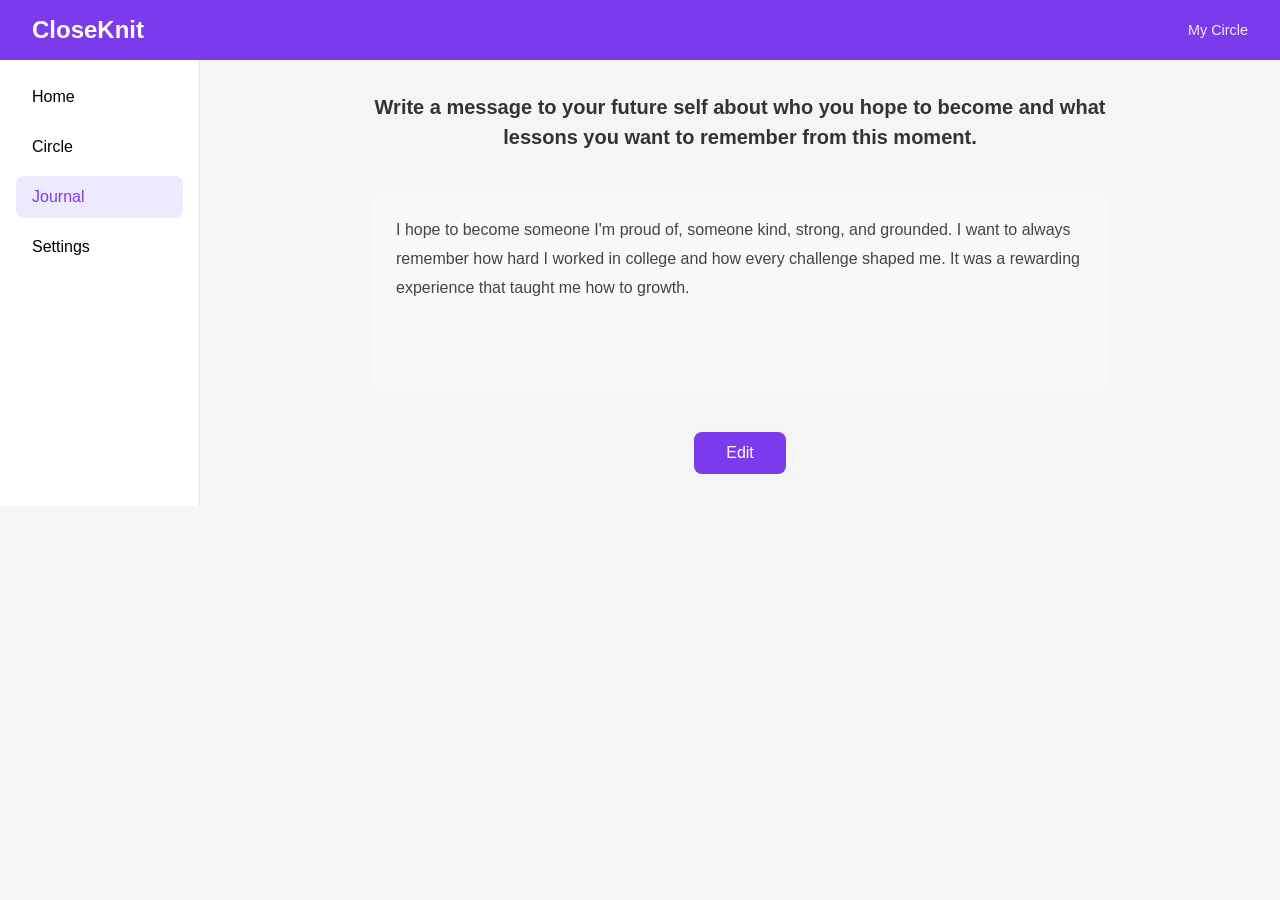
==== CloseKnit Test/index.html @ de19b594 "commit" ====
<!DOCTYPE html>
<html lang="en">
<head>
    <meta charset="UTF-8">
    <meta name="viewport" content="width=device-width, initial-scale=1.0">
    <title>CloseKnit - Journal Entry</title>
    <link rel="stylesheet" href="Journal.css">
    <style>
        * {
            margin: 0;
            padding: 0;
            box-sizing: border-box;
        }

        body {
            font-family: -apple-system, BlinkMacSystemFont, 'Segoe UI', Roboto, Oxygen, Ubuntu, sans-serif;
            background-color: #f5f5f5;
            min-height: 100vh;
        }

        .header {
            background-color: #7c3aed;
            color: white;
            padding: 1rem 2rem;
            display: flex;
            justify-content: space-between;
            align-items: center;
        }

        .header h1 {
            font-size: 1.5rem;
            font-weight: 600;
        }

        .header .circle-name {
            font-size: 0.9rem;
            opacity: 0.9;
        }

        .navbar {
            background-color: white;
            padding: 1rem;
            border-right: 1px solid #e5e5e5;
            min-width: 200px;
        }

        .navbar ul {
            list-style: none;
        }

        .navbar li {
            padding: 0.75rem 1rem;
            margin-bottom: 0.5rem;
            border-radius: 8px;
            cursor: pointer;
        }

        .navbar li:hover {
            background-color: #f3f4f6;
        }

        .navbar li.active {
            background-color: #ede9fe;
            color: #7c3aed;
            font-weight: 500;
        }
    </style>
</head>
<body>
    <header class="header">
        <h1>CloseKnit</h1>
        <span class="circle-name">My Circle</span>
    </header>

    <div class="manage-layout">
        <nav class="navbar">
            <ul>
                <li>Home</li>
                <li>Circle</li>
                <li class="active">Journal</li>
                <li>Settings</li>
            </ul>
        </nav>

        <main class="manage-main">
            <div class="journal-entry-container">
                <h2 class="journal-prompt">
                    Write a message to your future self about who you hope to become and what lessons you want to remember from this moment.
                </h2>

                <div class="journal-entry-content">
                    <p class="journal-body" id="journal-text">
                        I hope to become someone I'm proud of, someone kind, strong, and grounded. I want to always remember how hard I worked in college and how every challenge shaped me. It was a rewarding experience that taught me how to growth.
                    </p>
                    <textarea class="journal-textarea" id="journal-textarea" style="display: none;"></textarea>
                </div>

                <div class="journal-entry-buttons">
                    <button class="journal-btn edit-btn" id="edit-btn" onclick="handleEdit()">Edit</button>
                    <button class="journal-btn save-btn" id="save-btn" style="display: none;" onclick="handleSave()">Save</button>
                </div>
            </div>
        </main>
    </div>

    <script>
        const journalText = document.getElementById('journal-text');
        const journalTextarea = document.getElementById('journal-textarea');
        const editBtn = document.getElementById('edit-btn');
        const saveBtn = document.getElementById('save-btn');

        function handleEdit() {
            journalTextarea.value = journalText.textContent.trim();
            journalText.style.display = 'none';
            journalTextarea.style.display = 'block';
            editBtn.style.display = 'none';
            saveBtn.style.display = 'inline-block';
            journalTextarea.focus();
        }

        function handleSave() {
            journalText.textContent = journalTextarea.value;
            journalText.style.display = 'block';
            journalTextarea.style.display = 'none';
            editBtn.style.display = 'inline-block';
            saveBtn.style.display = 'none';
        }
    </script>
</body>
</html>
---- CloseKnit Test/Journal.css ----
.manage-layout {
    display: flex;
}

.manage-main {
    flex: 1;
    display: flex;
    justify-content: center;
    align-items: flex-start;
}

/* Journal Entry Styles */
.journal-entry-container {
    width: 100%;
    max-width: 800px;
    padding: 2rem;
    display: flex;
    flex-direction: column;
    gap: 1.5rem;
}

.journal-prompt {
    font-size: 1.25rem;
    font-weight: 600;
    color: #333;
    line-height: 1.5;
    text-align: center;
    margin-bottom: 1rem;
}

.journal-entry-content {
    background-color: #f9f9f9;
    border-radius: 12px;
    padding: 1.5rem;
    min-height: 200px;
}

.journal-body {
    font-size: 1rem;
    line-height: 1.8;
    color: #444;
    margin: 0;
}

.journal-textarea {
    width: 100%;
    min-height: 200px;
    padding: 1rem;
    font-size: 1rem;
    line-height: 1.8;
    color: #444;
    border: 2px solid #ddd;
    border-radius: 8px;
    resize: vertical;
    font-family: inherit;
}

.journal-textarea:focus {
    outline: none;
    border-color: #7c3aed;
}

.journal-entry-buttons {
    display: flex;
    justify-content: center;
    gap: 1rem;
    margin-top: 1rem;
}

.journal-btn {
    padding: 0.75rem 2rem;
    font-size: 1rem;
    font-weight: 500;
    border: none;
    border-radius: 8px;
    cursor: pointer;
    transition: background-color 0.2s ease;
}

.edit-btn {
    background-color: #7c3aed;
    color: white;
}

.edit-btn:hover {
    background-color: #6d28d9;
}

.save-btn {
    background-color: #10b981;
    color: white;
}

.save-btn:hover {
    background-color: #059669;
}
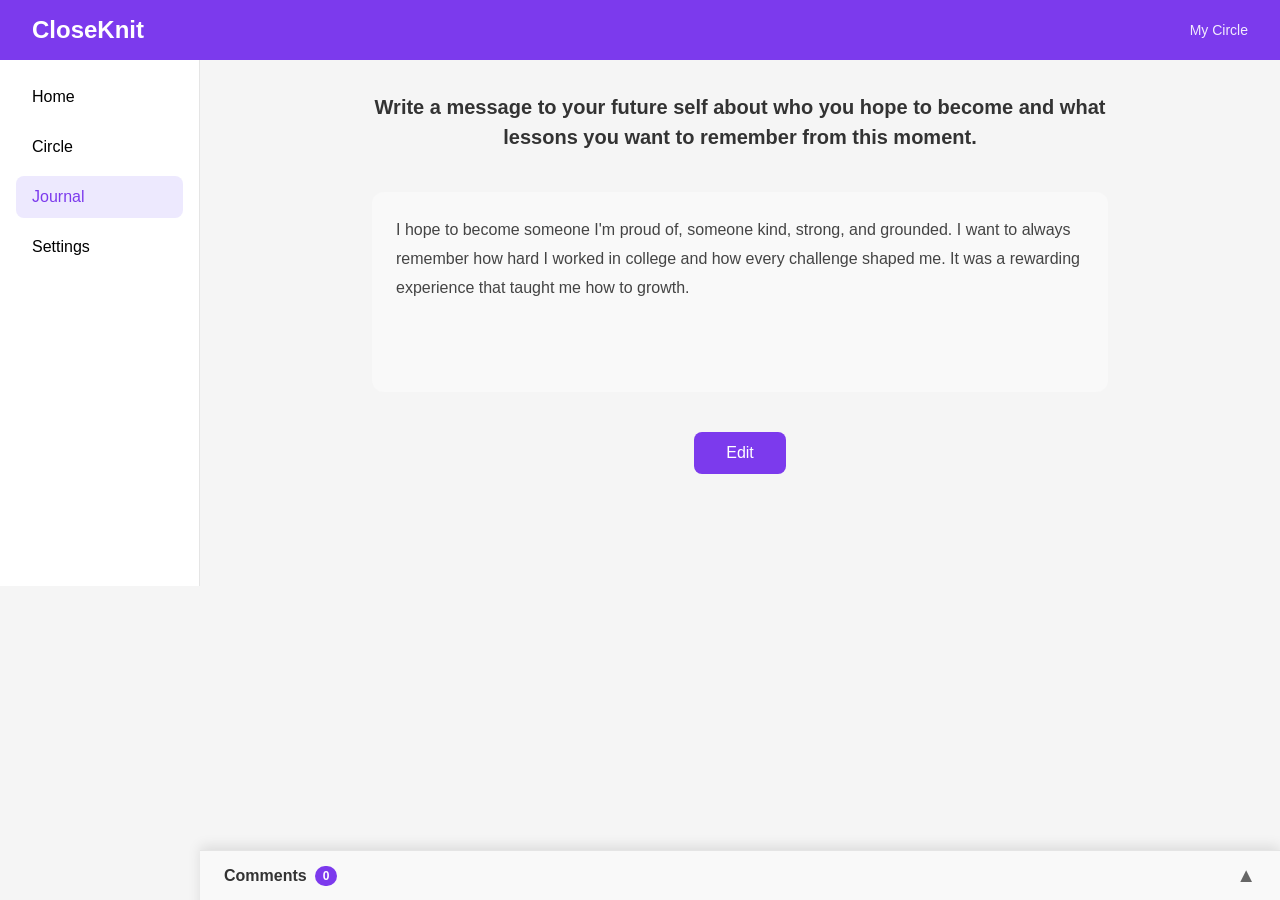
==== commit 83a58e37: "commit" ====
--- a/CloseKnit Test/index.html
+++ b/CloseKnit Test/index.html
@@ -21,25 +21,25 @@
         .header {
             background-color: #7c3aed;
             color: white;
-            padding: 1rem 2rem;
+            padding: 16px 32px;
             display: flex;
             justify-content: space-between;
             align-items: center;
         }
 
         .header h1 {
-            font-size: 1.5rem;
+            font-size: 24px;
             font-weight: 600;
         }
 
         .header .circle-name {
-            font-size: 0.9rem;
+            font-size: 14px;
             opacity: 0.9;
         }
 
         .navbar {
             background-color: white;
-            padding: 1rem;
+            padding: 16px;
             border-right: 1px solid #e5e5e5;
             min-width: 200px;
         }
@@ -49,8 +49,8 @@
         }
 
         .navbar li {
-            padding: 0.75rem 1rem;
-            margin-bottom: 0.5rem;
+            padding: 12px 16px;
+            margin-bottom: 8px;
             border-radius: 8px;
             cursor: pointer;
         }
@@ -63,6 +63,151 @@
             background-color: #ede9fe;
             color: #7c3aed;
             font-weight: 500;
+        }
+
+        /* Comment Section Styles */
+        .comment-section {
+            position: fixed;
+            bottom: 0;
+            left: 200px;
+            right: 0;
+            background-color: white;
+            border-top: 1px solid #e5e5e5;
+            box-shadow: 0 -4px 12px rgba(0, 0, 0, 0.1);
+            transition: transform 0.3s ease;
+            transform: translateY(calc(100% - 50px));
+            max-height: 400px;
+            display: flex;
+            flex-direction: column;
+        }
+
+        .comment-section.expanded {
+            transform: translateY(0);
+        }
+
+        .comment-header {
+            display: flex;
+            align-items: center;
+            justify-content: space-between;
+            padding: 12px 24px;
+            background-color: #f9f9f9;
+            border-bottom: 1px solid #e5e5e5;
+            cursor: pointer;
+            min-height: 50px;
+        }
+
+        .comment-header:hover {
+            background-color: #f3f4f6;
+        }
+
+        .comment-header h3 {
+            font-size: 16px;
+            font-weight: 600;
+            color: #333;
+            display: flex;
+            align-items: center;
+            gap: 8px;
+        }
+
+        .comment-count {
+            background-color: #7c3aed;
+            color: white;
+            font-size: 12px;
+            padding: 3px 8px;
+            border-radius: 12px;
+        }
+
+        .arrow-icon {
+            font-size: 20px;
+            transition: transform 0.3s ease;
+            color: #666;
+        }
+
+        .comment-section.expanded .arrow-icon {
+            transform: rotate(180deg);
+        }
+
+        .comment-body {
+            flex: 1;
+            overflow-y: auto;
+            padding: 16px 24px;
+        }
+
+        .comment-list {
+            display: flex;
+            flex-direction: column;
+            gap: 16px;
+            margin-bottom: 16px;
+        }
+
+        .comment-item {
+            background-color: #f9f9f9;
+            padding: 12px 16px;
+            border-radius: 8px;
+        }
+
+        .comment-author {
+            font-weight: 600;
+            font-size: 14px;
+            color: #7c3aed;
+            margin-bottom: 4px;
+        }
+
+        .comment-text {
+            font-size: 14px;
+            color: #444;
+            line-height: 1.5;
+        }
+
+        .comment-time {
+            font-size: 12px;
+            color: #888;
+            margin-top: 4px;
+        }
+
+        .comment-input-container {
+            display: flex;
+            gap: 12px;
+            padding: 16px 24px;
+            border-top: 1px solid #e5e5e5;
+            background-color: #f9f9f9;
+        }
+
+        .comment-input {
+            flex: 1;
+            padding: 12px 16px;
+            border: 1px solid #ddd;
+            border-radius: 8px;
+            font-size: 14px;
+            font-family: inherit;
+        }
+
+        .comment-input:focus {
+            outline: none;
+            border-color: #7c3aed;
+        }
+
+        .comment-submit {
+            padding: 12px 24px;
+            background-color: #7c3aed;
+            color: white;
+            border: none;
+            border-radius: 8px;
+            font-size: 14px;
+            font-weight: 500;
+            cursor: pointer;
+            transition: background-color 0.2s ease;
+        }
+
+        .comment-submit:hover {
+            background-color: #6d28d9;
+        }
+
+        .no-comments {
+            text-align: center;
+            color: #888;
+            padding: 32px;
+            font-size: 14px;
         }
     </style>
 </head>
@@ -103,6 +248,26 @@
         </main>
     </div>
 
+    <!-- Comment Section -->
+    <div class="comment-section" id="comment-section">
+        <div class="comment-header" onclick="toggleComments()">
+            <h3>
+                Comments
+                <span class="comment-count" id="comment-count">0</span>
+            </h3>
+            <span class="arrow-icon">&#9650;</span>
+        </div>
+        <div class="comment-body">
+            <div class="comment-list" id="comment-list">
+                <p class="no-comments" id="no-comments">No comments yet. Be the first to comment!</p>
+            </div>
+        </div>
+        <div class="comment-input-container">
+            <input type="text" class="comment-input" id="comment-input" placeholder="Write a comment..." onkeypress="handleKeyPress(event)">
+            <button class="comment-submit" onclick="addComment()">Post</button>
+        </div>
+    </div>
+
     <script>
         const journalText = document.getElementById('journal-text');
         const journalTextarea = document.getElementById('journal-textarea');
@@ -125,6 +290,66 @@
             editBtn.style.display = 'inline-block';
             saveBtn.style.display = 'none';
         }
+
+        // Comment Section Functionality
+        const commentSection = document.getElementById('comment-section');
+        const commentList = document.getElementById('comment-list');
+        const commentInput = document.getElementById('comment-input');
+        const commentCount = document.getElementById('comment-count');
+        const noComments = document.getElementById('no-comments');
+        let comments = [];
+
+        function toggleComments() {
+            commentSection.classList.toggle('expanded');
+        }
+
+        function addComment() {
+            const text = commentInput.value.trim();
+            if (!text) return;
+
+            const comment = {
+                author: 'You',
+                text: text,
+                time: new Date().toLocaleTimeString([], { hour: '2-digit', minute: '2-digit' })
+            };
+
+            comments.push(comment);
+            renderComments();
+            commentInput.value = '';
+        }
+
+        function handleKeyPress(event) {
+            if (event.key === 'Enter') {
+                addComment();
+            }
+        }
+
+        function renderComments() {
+            if (comments.length === 0) {
+                noComments.style.display = 'block';
+                commentCount.textContent = '0';
+                return;
+            }
+
+            noComments.style.display = 'none';
+            commentCount.textContent = comments.length;
+
+            // Clear existing comments (except the no-comments message)
+            const existingComments = commentList.querySelectorAll('.comment-item');
+            existingComments.forEach(el => el.remove());
+
+            // Add all comments
+            comments.forEach(comment => {
+                const commentEl = document.createElement('div');
+                commentEl.className = 'comment-item';
+                commentEl.innerHTML = `
+                    <div class="comment-author">${comment.author}</div>
+                    <div class="comment-text">${comment.text}</div>
+                    <div class="comment-time">${comment.time}</div>
+                `;
+                commentList.appendChild(commentEl);
+            });
+        }
     </script>
 </body>
 </html>
--- a/CloseKnit Test/Journal.css
+++ b/CloseKnit Test/Journal.css
@@ -7,36 +7,37 @@
     display: flex;
     justify-content: center;
     align-items: flex-start;
+    padding-bottom: 80px;
 }
 
 /* Journal Entry Styles */
 .journal-entry-container {
     width: 100%;
     max-width: 800px;
-    padding: 2rem;
+    padding: 32px;
     display: flex;
     flex-direction: column;
-    gap: 1.5rem;
+    gap: 24px;
 }
 
 .journal-prompt {
-    font-size: 1.25rem;
+    font-size: 20px;
     font-weight: 600;
     color: #333;
     line-height: 1.5;
     text-align: center;
-    margin-bottom: 1rem;
+    margin-bottom: 16px;
 }
 
 .journal-entry-content {
     background-color: #f9f9f9;
     border-radius: 12px;
-    padding: 1.5rem;
+    padding: 24px;
     min-height: 200px;
 }
 
 .journal-body {
-    font-size: 1rem;
+    font-size: 16px;
     line-height: 1.8;
     color: #444;
     margin: 0;
@@ -45,8 +46,8 @@
 .journal-textarea {
     width: 100%;
     min-height: 200px;
-    padding: 1rem;
-    font-size: 1rem;
+    padding: 16px;
+    font-size: 16px;
     line-height: 1.8;
     color: #444;
     border: 2px solid #ddd;
@@ -63,13 +64,13 @@
 .journal-entry-buttons {
     display: flex;
     justify-content: center;
-    gap: 1rem;
-    margin-top: 1rem;
+    gap: 16px;
+    margin-top: 16px;
 }
 
 .journal-btn {
-    padding: 0.75rem 2rem;
-    font-size: 1rem;
+    padding: 12px 32px;
+    font-size: 16px;
     font-weight: 500;
     border: none;
     border-radius: 8px;
@@ -93,4 +94,4 @@
 
 .save-btn:hover {
     background-color: #059669;
-}+}
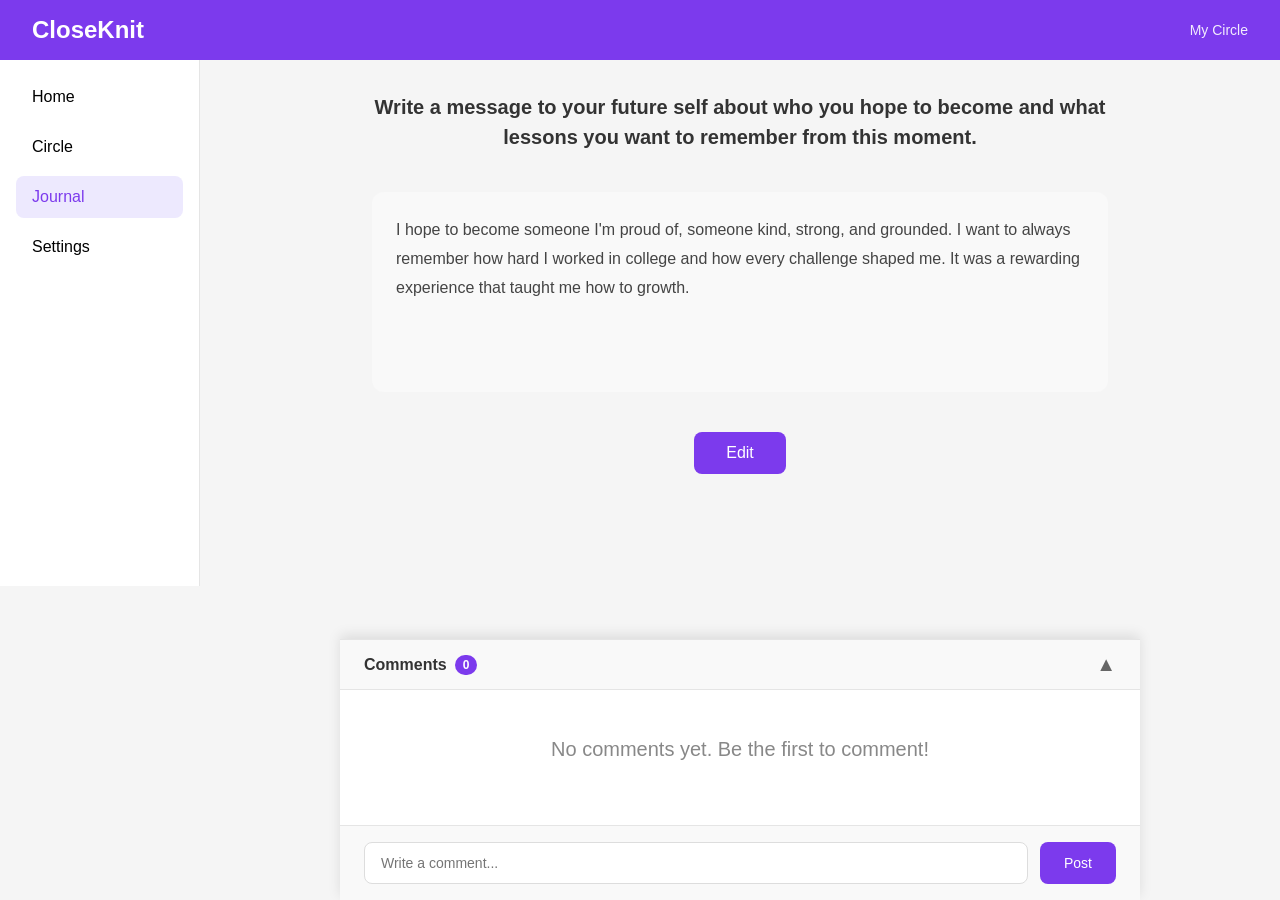
==== commit 0306312c: "commit" ====
--- a/CloseKnit Test/index.html
+++ b/CloseKnit Test/index.html
@@ -69,20 +69,19 @@
         .comment-section {
             position: fixed;
             bottom: 0;
-            left: 200px;
-            right: 0;
+            left: calc(50% + 100px);
+            transform: translateX(-50%);
+            width: min(800px, calc(100% - 240px));
             background-color: white;
             border-top: 1px solid #e5e5e5;
             box-shadow: 0 -4px 12px rgba(0, 0, 0, 0.1);
-            transition: transform 0.3s ease;
-            transform: translateY(calc(100% - 50px));
-            max-height: 400px;
+            max-height: 500px;
             display: flex;
             flex-direction: column;
         }
 
         .comment-section.expanded {
-            transform: translateY(0);
+            transform: translateX(-50%) translateY(0);
         }
 
         .comment-header {
@@ -148,7 +147,7 @@
 
         .comment-author {
             font-weight: 600;
-            font-size: 14px;
+            font-size: 20px;
             color: #7c3aed;
             margin-bottom: 4px;
         }
@@ -160,7 +159,7 @@
         }
 
         .comment-time {
-            font-size: 12px;
+            font-size: 10px;
             color: #888;
             margin-top: 4px;
         }
@@ -207,7 +206,7 @@
             text-align: center;
             color: #888;
             padding: 32px;
-            font-size: 14px;
+            font-size: 20px;
         }
     </style>
 </head>
--- a/CloseKnit Test/Journal.css
+++ b/CloseKnit Test/Journal.css
@@ -10,7 +10,7 @@
     padding-bottom: 80px;
 }
 
-/* Journal Entry Styles */
+/* Journal Entry */
 .journal-entry-container {
     width: 100%;
     max-width: 800px;
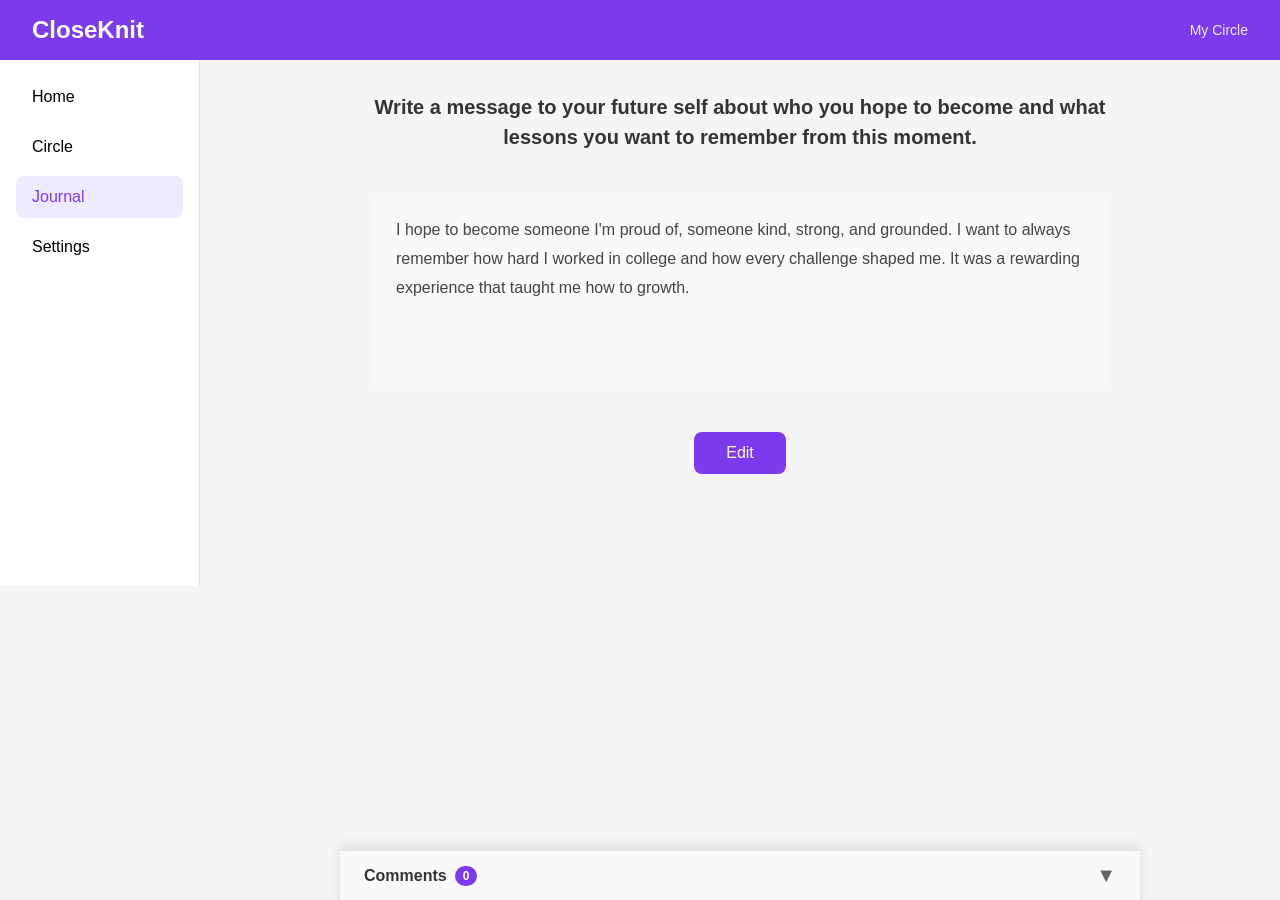
==== commit b5491976: "commit" ====
--- a/CloseKnit Test/index.html
+++ b/CloseKnit Test/index.html
@@ -70,7 +70,7 @@
             position: fixed;
             bottom: 0;
             left: calc(50% + 100px);
-            transform: translateX(-50%);
+            transform: translateX(-50%) translateY(calc(100% - 50px));
             width: min(800px, calc(100% - 240px));
             background-color: white;
             border-top: 1px solid #e5e5e5;
@@ -78,6 +78,7 @@
             max-height: 500px;
             display: flex;
             flex-direction: column;
+            transition: transform 0.3s ease;
         }
 
         .comment-section.expanded {
@@ -254,7 +255,7 @@
                 Comments
                 <span class="comment-count" id="comment-count">0</span>
             </h3>
-            <span class="arrow-icon">&#9650;</span>
+            <span class="arrow-icon">&#9660;</span>
         </div>
         <div class="comment-body">
             <div class="comment-list" id="comment-list">
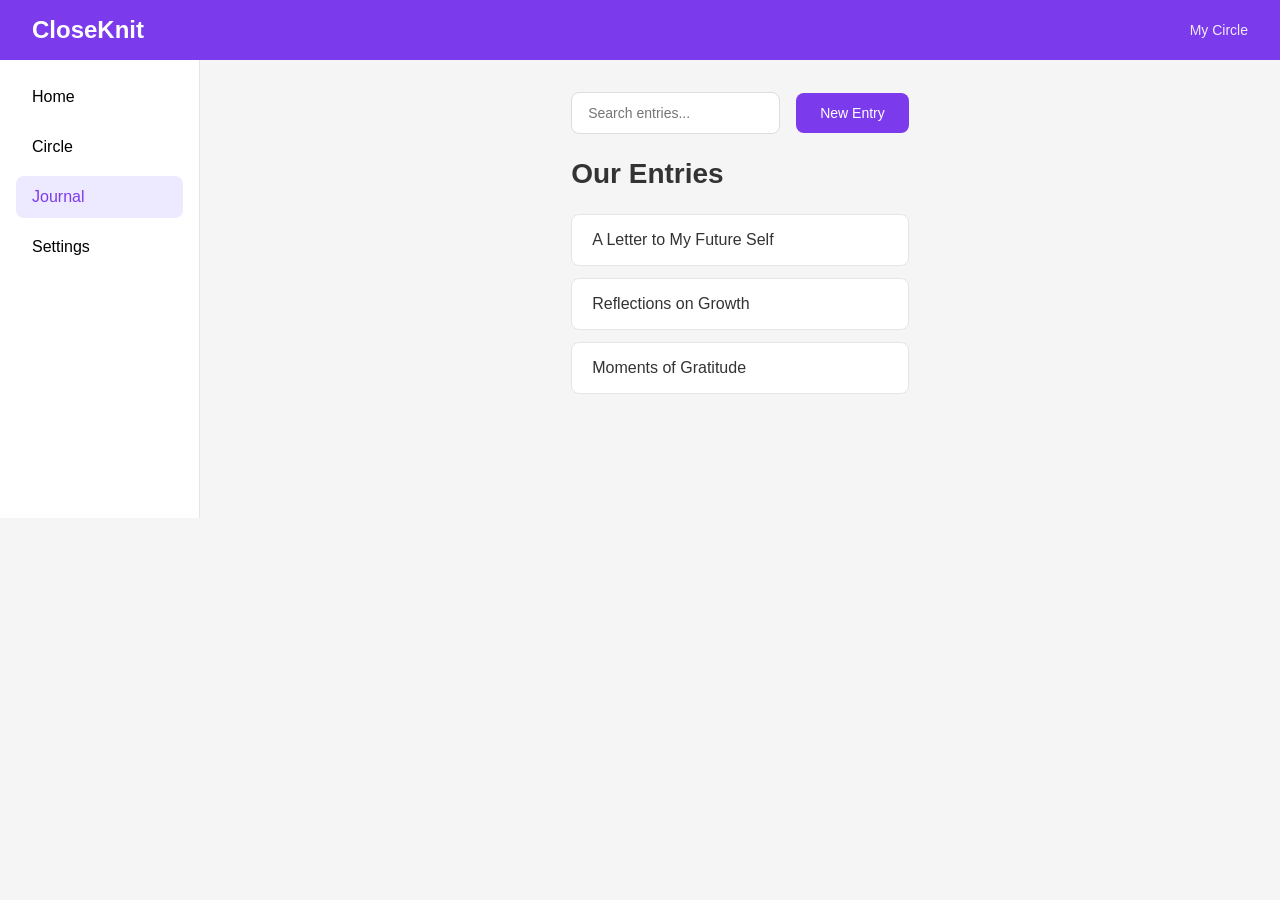
==== commit 623ac7fa: "commit" ====
--- a/CloseKnit Test/index.html
+++ b/CloseKnit Test/index.html
@@ -3,7 +3,7 @@
 <head>
     <meta charset="UTF-8">
     <meta name="viewport" content="width=device-width, initial-scale=1.0">
-    <title>CloseKnit - Journal Entry</title>
+    <title>CloseKnit - Journal</title>
     <link rel="stylesheet" href="Journal.css">
     <style>
         * {
@@ -209,6 +209,85 @@
             padding: 32px;
             font-size: 20px;
         }
+
+        /* Journal List Page Styles */
+        .journal-container {
+            max-width: 800px;
+            margin: 0 auto;
+            padding: 32px;
+        }
+
+        .journal-top-bar {
+            display: flex;
+            justify-content: space-between;
+            align-items: center;
+            margin-bottom: 24px;
+            gap: 16px;
+        }
+
+        .journal-search {
+            flex: 1;
+            padding: 12px 16px;
+            border: 1px solid #ddd;
+            border-radius: 8px;
+            font-size: 14px;
+            font-family: inherit;
+        }
+
+        .journal-search:focus {
+            outline: none;
+            border-color: #7c3aed;
+        }
+
+        .new-entry-btn {
+            padding: 12px 24px;
+            background-color: #7c3aed;
+            color: white;
+            border: none;
+            border-radius: 8px;
+            font-size: 14px;
+            font-weight: 500;
+            cursor: pointer;
+            white-space: nowrap;
+        }
+
+        .new-entry-btn:hover {
+            background-color: #6d28d9;
+        }
+
+        .journal-heading {
+            font-size: 28px;
+            font-weight: 600;
+            color: #333;
+            margin-bottom: 24px;
+        }
+
+        .journal-entries-list {
+            list-style: none;
+        }
+
+        .journal-entry-item {
+            padding: 16px 20px;
+            background-color: white;
+            border: 1px solid #e5e5e5;
+            border-radius: 8px;
+            margin-bottom: 12px;
+            cursor: pointer;
+            transition: all 0.2s ease;
+            font-size: 16px;
+            color: #333;
+        }
+
+        .journal-entry-item:hover {
+            border-color: #7c3aed;
+            box-shadow: 0 2px 8px rgba(124, 58, 237, 0.1);
+        }
+
+        .journal-entry-item a {
+            text-decoration: none;
+            color: inherit;
+            display: block;
+        }
     </style>
 </head>
 <body>
@@ -228,127 +307,42 @@
         </nav>
 
         <main class="manage-main">
-            <div class="journal-entry-container">
-                <h2 class="journal-prompt">
-                    Write a message to your future self about who you hope to become and what lessons you want to remember from this moment.
-                </h2>
-
-                <div class="journal-entry-content">
-                    <p class="journal-body" id="journal-text">
-                        I hope to become someone I'm proud of, someone kind, strong, and grounded. I want to always remember how hard I worked in college and how every challenge shaped me. It was a rewarding experience that taught me how to growth.
-                    </p>
-                    <textarea class="journal-textarea" id="journal-textarea" style="display: none;"></textarea>
+            <div class="journal-container">
+                <div class="journal-top-bar">
+                    <input type="text" class="journal-search" id="search-input" placeholder="Search entries..." oninput="filterEntries()">
+                    <button class="new-entry-btn" onclick="window.location.href='entry.html'">New Entry</button>
                 </div>
-
-                <div class="journal-entry-buttons">
-                    <button class="journal-btn edit-btn" id="edit-btn" onclick="handleEdit()">Edit</button>
-                    <button class="journal-btn save-btn" id="save-btn" style="display: none;" onclick="handleSave()">Save</button>
-                </div>
+                <h1 class="journal-heading">Our Entries</h1>
+                <ul class="journal-entries-list" id="entries-list">
+                    <li class="journal-entry-item">
+                        <a href="entry.html?id=1">A Letter to My Future Self</a>
+                    </li>
+                    <li class="journal-entry-item">
+                        <a href="entry.html?id=2">Reflections on Growth</a>
+                    </li>
+                    <li class="journal-entry-item">
+                        <a href="entry.html?id=3">Moments of Gratitude</a>
+                    </li>
+                </ul>
             </div>
         </main>
     </div>
 
-    <!-- Comment Section -->
-    <div class="comment-section" id="comment-section">
-        <div class="comment-header" onclick="toggleComments()">
-            <h3>
-                Comments
-                <span class="comment-count" id="comment-count">0</span>
-            </h3>
-            <span class="arrow-icon">&#9660;</span>
-        </div>
-        <div class="comment-body">
-            <div class="comment-list" id="comment-list">
-                <p class="no-comments" id="no-comments">No comments yet. Be the first to comment!</p>
-            </div>
-        </div>
-        <div class="comment-input-container">
-            <input type="text" class="comment-input" id="comment-input" placeholder="Write a comment..." onkeypress="handleKeyPress(event)">
-            <button class="comment-submit" onclick="addComment()">Post</button>
-        </div>
-    </div>
-
     <script>
-        const journalText = document.getElementById('journal-text');
-        const journalTextarea = document.getElementById('journal-textarea');
-        const editBtn = document.getElementById('edit-btn');
-        const saveBtn = document.getElementById('save-btn');
-
-        function handleEdit() {
-            journalTextarea.value = journalText.textContent.trim();
-            journalText.style.display = 'none';
-            journalTextarea.style.display = 'block';
-            editBtn.style.display = 'none';
-            saveBtn.style.display = 'inline-block';
-            journalTextarea.focus();
-        }
-
-        function handleSave() {
-            journalText.textContent = journalTextarea.value;
-            journalText.style.display = 'block';
-            journalTextarea.style.display = 'none';
-            editBtn.style.display = 'inline-block';
-            saveBtn.style.display = 'none';
-        }
-
-        // Comment Section Functionality
-        const commentSection = document.getElementById('comment-section');
-        const commentList = document.getElementById('comment-list');
-        const commentInput = document.getElementById('comment-input');
-        const commentCount = document.getElementById('comment-count');
-        const noComments = document.getElementById('no-comments');
-        let comments = [];
-
-        function toggleComments() {
-            commentSection.classList.toggle('expanded');
-        }
-
-        function addComment() {
-            const text = commentInput.value.trim();
-            if (!text) return;
-
-            const comment = {
-                author: 'You',
-                text: text,
-                time: new Date().toLocaleTimeString([], { hour: '2-digit', minute: '2-digit' })
-            };
-
-            comments.push(comment);
-            renderComments();
-            commentInput.value = '';
-        }
-
-        function handleKeyPress(event) {
-            if (event.key === 'Enter') {
-                addComment();
+        function filterEntries() {
+            const searchInput = document.getElementById('search-input');
+            const entriesList = document.getElementById('entries-list');
+            const entries = entriesList.getElementsByClassName('journal-entry-item');
+            const filter = searchInput.value.toLowerCase();
+
+            for (let i = 0; i < entries.length; i++) {
+                const entryText = entries[i].textContent.toLowerCase();
+                if (entryText.includes(filter)) {
+                    entries[i].style.display = '';
+                } else {
+                    entries[i].style.display = 'none';
+                }
             }
-        }
-
-        function renderComments() {
-            if (comments.length === 0) {
-                noComments.style.display = 'block';
-                commentCount.textContent = '0';
-                return;
-            }
-
-            noComments.style.display = 'none';
-            commentCount.textContent = comments.length;
-
-            // Clear existing comments (except the no-comments message)
-            const existingComments = commentList.querySelectorAll('.comment-item');
-            existingComments.forEach(el => el.remove());
-
-            // Add all comments
-            comments.forEach(comment => {
-                const commentEl = document.createElement('div');
-                commentEl.className = 'comment-item';
-                commentEl.innerHTML = `
-                    <div class="comment-author">${comment.author}</div>
-                    <div class="comment-text">${comment.text}</div>
-                    <div class="comment-time">${comment.time}</div>
-                `;
-                commentList.appendChild(commentEl);
-            });
         }
     </script>
 </body>
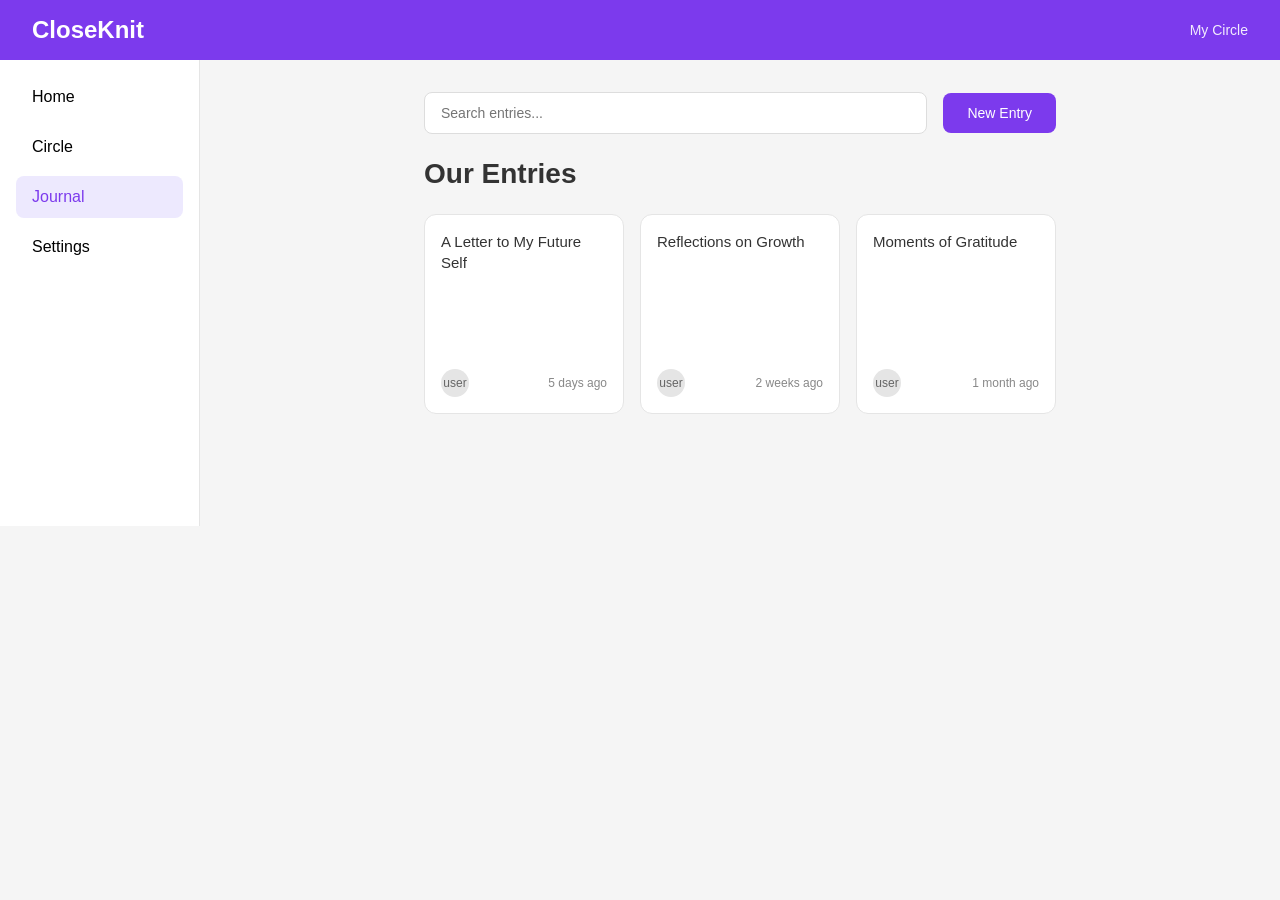
==== commit 89b51e62: "commit" ====
--- a/CloseKnit Test/index.html
+++ b/CloseKnit Test/index.html
@@ -264,29 +264,76 @@
 
         .journal-entries-list {
             list-style: none;
+            display: flex;
+            flex-wrap: wrap;
+            gap: 16px;
         }
 
         .journal-entry-item {
-            padding: 16px 20px;
+            width: 200px;
+            height: 200px;
             background-color: white;
             border: 1px solid #e5e5e5;
-            border-radius: 8px;
-            margin-bottom: 12px;
+            border-radius: 12px;
             cursor: pointer;
             transition: all 0.2s ease;
-            font-size: 16px;
-            color: #333;
+            display: flex;
+            flex-direction: column;
+            overflow: hidden;
         }
 
         .journal-entry-item:hover {
             border-color: #7c3aed;
-            box-shadow: 0 2px 8px rgba(124, 58, 237, 0.1);
+            box-shadow: 0 4px 12px rgba(124, 58, 237, 0.15);
+            transform: translateY(-2px);
         }
 
         .journal-entry-item a {
             text-decoration: none;
             color: inherit;
-            display: block;
+            display: flex;
+            flex-direction: column;
+            height: 100%;
+            padding: 16px;
+        }
+
+        .entry-title {
+            font-size: 15px;
+            font-weight: 500;
+            color: #333;
+            flex: 1;
+            line-height: 1.4;
+        }
+
+        .entry-footer {
+            display: flex;
+            justify-content: space-between;
+            align-items: center;
+            margin-top: auto;
+        }
+
+        .entry-user {
+            display: flex;
+            align-items: center;
+            gap: 6px;
+        }
+
+        .user-avatar {
+            width: 28px;
+            height: 28px;
+            border-radius: 50%;
+            background-color: #e5e5e5;
+            display: flex;
+            align-items: center;
+            justify-content: center;
+            font-size: 12px;
+            color: #666;
+            font-weight: 500;
+        }
+
+        .entry-time {
+            font-size: 12px;
+            color: #888;
         }
     </style>
 </head>
@@ -315,13 +362,37 @@
                 <h1 class="journal-heading">Our Entries</h1>
                 <ul class="journal-entries-list" id="entries-list">
                     <li class="journal-entry-item">
-                        <a href="entry.html?id=1">A Letter to My Future Self</a>
+                        <a href="entry.html?id=1">
+                            <span class="entry-title">A Letter to My Future Self</span>
+                            <div class="entry-footer">
+                                <div class="entry-user">
+                                    <div class="user-avatar">user</div>
+                                </div>
+                                <span class="entry-time">5 days ago</span>
+                            </div>
+                        </a>
                     </li>
                     <li class="journal-entry-item">
-                        <a href="entry.html?id=2">Reflections on Growth</a>
+                        <a href="entry.html?id=2">
+                            <span class="entry-title">Reflections on Growth</span>
+                            <div class="entry-footer">
+                                <div class="entry-user">
+                                    <div class="user-avatar">user</div>
+                                </div>
+                                <span class="entry-time">2 weeks ago</span>
+                            </div>
+                        </a>
                     </li>
                     <li class="journal-entry-item">
-                        <a href="entry.html?id=3">Moments of Gratitude</a>
+                        <a href="entry.html?id=3">
+                            <span class="entry-title">Moments of Gratitude</span>
+                            <div class="entry-footer">
+                                <div class="entry-user">
+                                    <div class="user-avatar">user</div>
+                                </div>
+                                <span class="entry-time">1 month ago</span>
+                            </div>
+                        </a>
                     </li>
                 </ul>
             </div>
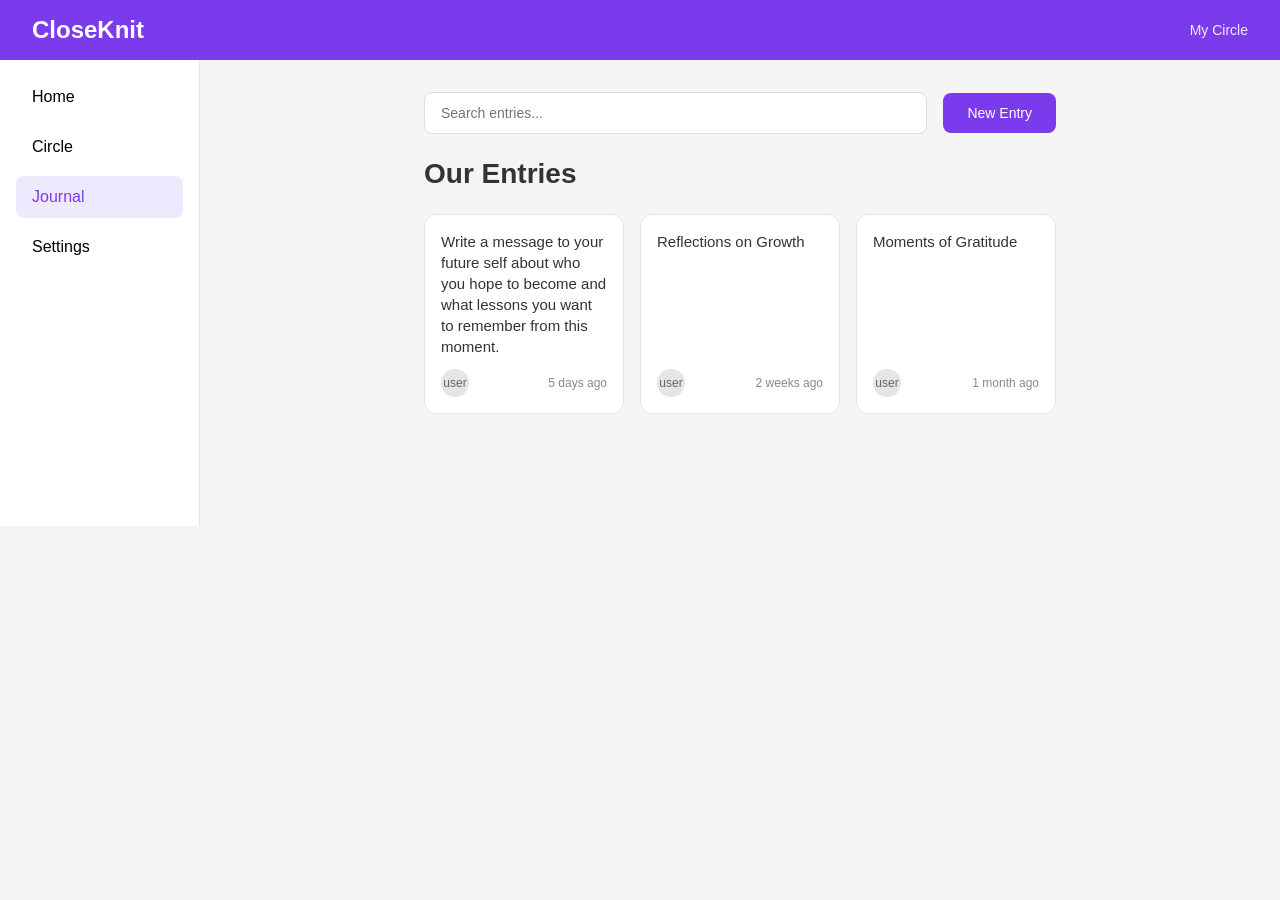
==== commit dd4fb7dc: "commit" ====
--- a/CloseKnit Test/index.html
+++ b/CloseKnit Test/index.html
@@ -362,8 +362,8 @@
                 <h1 class="journal-heading">Our Entries</h1>
                 <ul class="journal-entries-list" id="entries-list">
                     <li class="journal-entry-item">
-                        <a href="entry.html?id=1">
-                            <span class="entry-title">A Letter to My Future Self</span>
+                        <a href="journal_entry.html">
+                            <span class="entry-title">Write a message to your future self about who you hope to become and what lessons you want to remember from this moment.</span>
                             <div class="entry-footer">
                                 <div class="entry-user">
                                     <div class="user-avatar">user</div>
